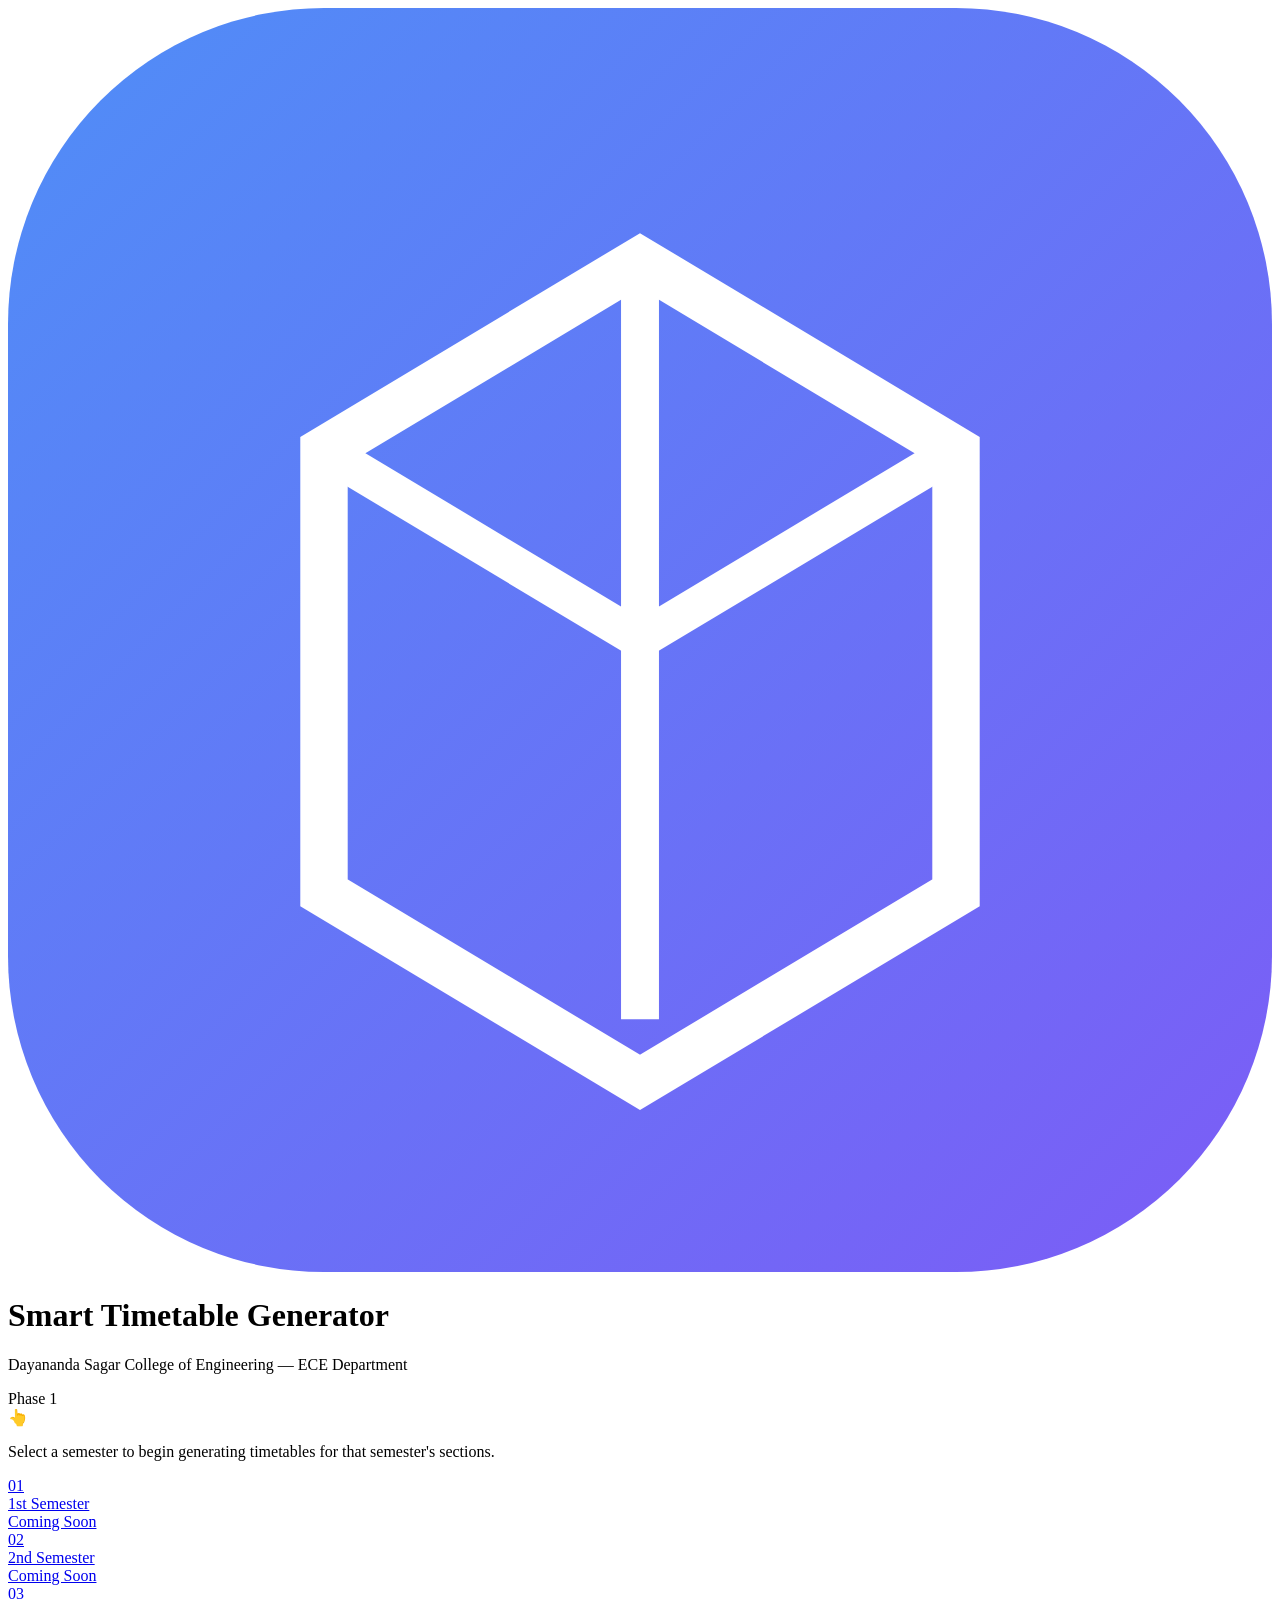
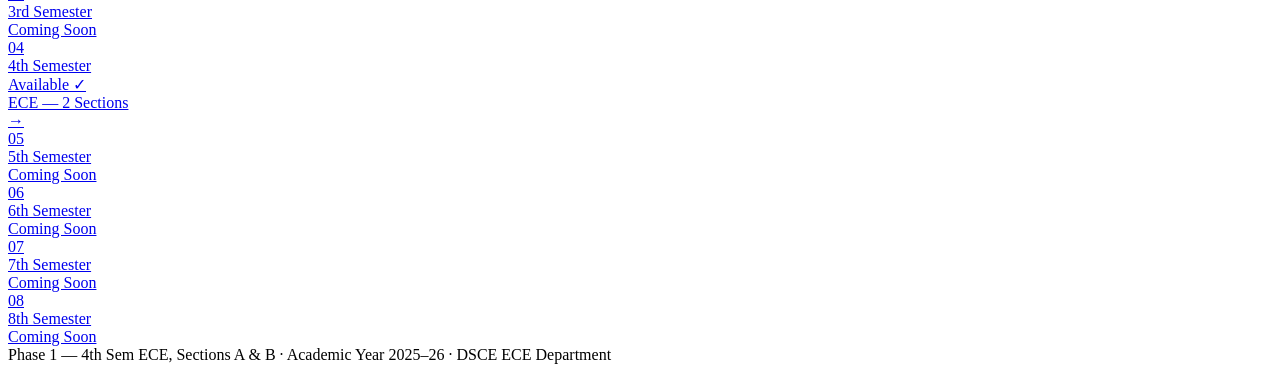
==== timetable_maker/templates/index.html @ 85cff420 "Initial commit — Facial Recognition Attendance + Smart Timetable Generator" ====
<!DOCTYPE html>
<html lang="en">
<head>
<meta charset="UTF-8"/>
<meta name="viewport" content="width=device-width,initial-scale=1"/>
<title>Smart Timetable Generator — DSCE ECE</title>
<meta name="description" content="Automated timetable generation for Dayananda Sagar College of Engineering, ECE Department"/>
<link rel="preconnect" href="https://fonts.googleapis.com"/>
<link href="https://fonts.googleapis.com/css2?family=Inter:wght@300;400;500;600;700;800&family=JetBrains+Mono:wght@400;500&display=swap" rel="stylesheet"/>
<link rel="stylesheet" href="/static/css/style.css"/>
</head>
<body>
<div class="home-bg">
  <div class="home-glow glow-1"></div>
  <div class="home-glow glow-2"></div>
</div>

<div class="home-wrap">
  <!-- Header -->
  <header class="home-header">
    <div class="logo-mark">
      <svg viewBox="0 0 40 40" fill="none">
        <rect width="40" height="40" rx="10" fill="url(#lg)"/>
        <path d="M10 28V14l10-6 10 6v14l-10 6-10-6z" stroke="#fff" stroke-width="1.5" fill="none"/>
        <path d="M20 8v24M10 14l10 6 10-6" stroke="#fff" stroke-width="1.2"/>
        <defs><linearGradient id="lg" x1="0" y1="0" x2="40" y2="40" gradientUnits="userSpaceOnUse">
          <stop stop-color="#4f8ef7"/><stop offset="1" stop-color="#7c5cf6"/>
        </linearGradient></defs>
      </svg>
    </div>
    <div class="header-text">
      <h1 class="site-title">Smart Timetable Generator</h1>
      <p class="site-sub">Dayananda Sagar College of Engineering — ECE Department</p>
    </div>
    <div class="header-badge">Phase 1</div>
  </header>

  <!-- Instruction -->
  <div class="home-instructions">
    <span class="inst-icon">👆</span>
    <p>Select a semester to begin generating timetables for that semester's sections.</p>
  </div>

  <!-- Semester Grid -->
  <div class="sem-grid" id="sem-grid">
    <!-- Sem 1 -->
    <a href="#" class="sem-card disabled" data-sem="1">
      <div class="sem-number">01</div>
      <div class="sem-label">1st Semester</div>
      <div class="sem-badge coming">Coming Soon</div>
    </a>
    <!-- Sem 2 -->
    <a href="#" class="sem-card disabled" data-sem="2">
      <div class="sem-number">02</div>
      <div class="sem-label">2nd Semester</div>
      <div class="sem-badge coming">Coming Soon</div>
    </a>
    <!-- Sem 3 -->
    <a href="#" class="sem-card disabled" data-sem="3">
      <div class="sem-number">03</div>
      <div class="sem-label">3rd Semester</div>
      <div class="sem-badge coming">Coming Soon</div>
    </a>
    <!-- Sem 4 — ACTIVE -->
    <a href="/semester/4" class="sem-card active" data-sem="4" id="sem4-card">
      <div class="sem-glow"></div>
      <div class="sem-number">04</div>
      <div class="sem-label">4th Semester</div>
      <div class="sem-badge live">Available ✓</div>
      <div class="sem-detail">ECE — 2 Sections</div>
      <div class="sem-arrow">→</div>
    </a>
    <!-- Sem 5 -->
    <a href="#" class="sem-card disabled" data-sem="5">
      <div class="sem-number">05</div>
      <div class="sem-label">5th Semester</div>
      <div class="sem-badge coming">Coming Soon</div>
    </a>
    <!-- Sem 6 -->
    <a href="#" class="sem-card disabled" data-sem="6">
      <div class="sem-number">06</div>
      <div class="sem-label">6th Semester</div>
      <div class="sem-badge coming">Coming Soon</div>
    </a>
    <!-- Sem 7 -->
    <a href="#" class="sem-card disabled" data-sem="7">
      <div class="sem-number">07</div>
      <div class="sem-label">7th Semester</div>
      <div class="sem-badge coming">Coming Soon</div>
    </a>
    <!-- Sem 8 -->
    <a href="#" class="sem-card disabled" data-sem="8">
      <div class="sem-number">08</div>
      <div class="sem-label">8th Semester</div>
      <div class="sem-badge coming">Coming Soon</div>
    </a>
  </div>

  <!-- Footer -->
  <footer class="home-footer">
    <span>Phase 1 — 4th Sem ECE, Sections A &amp; B</span>
    <span class="dot">·</span>
    <span>Academic Year 2025–26</span>
    <span class="dot">·</span>
    <span>DSCE ECE Department</span>
  </footer>
</div>

<script>
  // Prevent click on disabled cards
  document.querySelectorAll('.sem-card.disabled').forEach(card => {
    card.addEventListener('click', e => {
      e.preventDefault();
      card.classList.add('shake');
      setTimeout(() => card.classList.remove('shake'), 500);
    });
  });
</script>
</body>
</html>
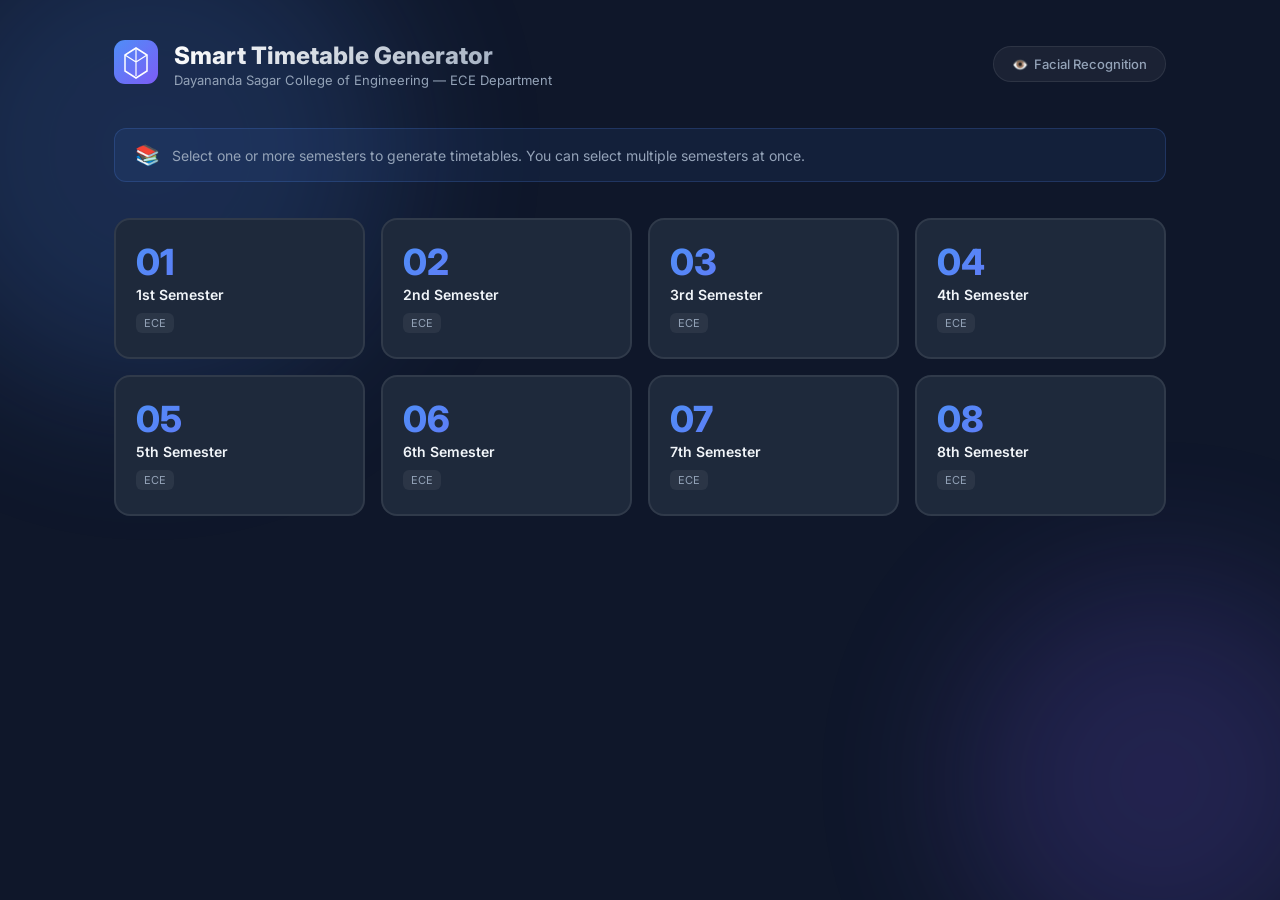
==== commit 8170504f: "feat: major upgrade — ESP32 integration, attendance system, student DB, AI constraints, multi-sem sc" ====
--- a/timetable_maker/templates/index.html
+++ b/timetable_maker/templates/index.html
@@ -4,117 +4,132 @@
 <meta charset="UTF-8"/>
 <meta name="viewport" content="width=device-width,initial-scale=1"/>
 <title>Smart Timetable Generator — DSCE ECE</title>
-<meta name="description" content="Automated timetable generation for Dayananda Sagar College of Engineering, ECE Department"/>
 <link rel="preconnect" href="https://fonts.googleapis.com"/>
-<link href="https://fonts.googleapis.com/css2?family=Inter:wght@300;400;500;600;700;800&family=JetBrains+Mono:wght@400;500&display=swap" rel="stylesheet"/>
+<link href="https://fonts.googleapis.com/css2?family=Inter:wght@300;400;500;600;700;800&display=swap" rel="stylesheet"/>
 <link rel="stylesheet" href="/static/css/style.css"/>
+<style>
+:root{--accent:#4f8ef7;--accent2:#7c5cf6;--green:#22c55e;--bg:#0f172a;--card:#1e293b;--border:rgba(255,255,255,0.08);--text1:#f1f5f9;--text2:#94a3b8}
+*{box-sizing:border-box;margin:0;padding:0}
+body{font-family:'Inter',sans-serif;background:var(--bg);color:var(--text1);min-height:100vh}
+.home-bg{position:fixed;inset:0;z-index:0;overflow:hidden;pointer-events:none}
+.glow{position:absolute;border-radius:50%;filter:blur(80px);opacity:0.18}
+.glow-1{width:500px;height:500px;background:var(--accent);top:-100px;left:-100px}
+.glow-2{width:400px;height:400px;background:var(--accent2);bottom:-80px;right:-80px}
+.wrap{position:relative;z-index:1;max-width:1100px;margin:0 auto;padding:40px 24px 120px}
+
+/* Header */
+.header{display:flex;align-items:center;gap:16px;margin-bottom:40px}
+.logo svg{width:44px;height:44px}
+.site-title{font-size:24px;font-weight:800;background:linear-gradient(135deg,#fff,#94a3b8);-webkit-background-clip:text;-webkit-text-fill-color:transparent}
+.site-sub{font-size:13px;color:var(--text2);margin-top:2px}
+
+/* Cross-nav pill */
+.cross-nav{margin-left:auto}
+.cross-nav a{display:flex;align-items:center;gap:8px;background:rgba(255,255,255,0.05);border:1px solid var(--border);color:var(--text2);text-decoration:none;padding:9px 18px;border-radius:24px;font-size:13px;font-weight:500;transition:all .2s}
+.cross-nav a:hover{background:rgba(255,255,255,0.1);color:var(--text1);border-color:rgba(255,255,255,0.2)}
+
+/* Instruction */
+.inst{display:flex;align-items:center;gap:12px;background:rgba(79,142,247,0.08);border:1px solid rgba(79,142,247,0.2);border-radius:12px;padding:14px 20px;margin-bottom:36px;font-size:14px;color:var(--text2)}
+.inst-icon{font-size:20px}
+
+/* Grid */
+.sem-grid{display:grid;grid-template-columns:repeat(4,1fr);gap:16px;margin-bottom:32px}
+@media(max-width:768px){.sem-grid{grid-template-columns:repeat(2,1fr)}}
+
+/* Cards */
+.sem-card{position:relative;background:var(--card);border:2px solid var(--border);border-radius:16px;padding:24px 20px;cursor:pointer;transition:all .25s;user-select:none;overflow:hidden}
+.sem-card:hover{border-color:rgba(79,142,247,0.4);transform:translateY(-3px);box-shadow:0 8px 30px rgba(0,0,0,0.3)}
+.sem-card.selected{border-color:var(--green);box-shadow:0 0 28px rgba(34,197,94,0.25);background:#0f2a1a}
+.sem-card.selected .check{opacity:1;transform:scale(1)}
+.sem-number{font-size:36px;font-weight:800;background:linear-gradient(135deg,var(--accent),var(--accent2));-webkit-background-clip:text;-webkit-text-fill-color:transparent;line-height:1;margin-bottom:6px}
+.sem-card.selected .sem-number{background:linear-gradient(135deg,var(--green),#16a34a);-webkit-background-clip:text}
+.sem-label{font-size:14px;font-weight:600;color:var(--text1);margin-bottom:8px}
+.sem-tag{font-size:11px;color:var(--text2);background:rgba(255,255,255,0.06);padding:3px 8px;border-radius:6px;display:inline-block}
+.sem-card.selected .sem-tag{background:rgba(34,197,94,0.15);color:var(--green)}
+.check{position:absolute;top:14px;right:14px;width:24px;height:24px;background:var(--green);border-radius:50%;display:flex;align-items:center;justify-content:center;font-size:13px;opacity:0;transform:scale(0.5);transition:all .25s}
+
+/* Continue bar */
+.continue-bar{position:fixed;bottom:0;left:0;right:0;background:rgba(15,23,42,0.97);backdrop-filter:blur(20px);border-top:1px solid var(--border);padding:18px 40px;display:flex;align-items:center;justify-content:space-between;transform:translateY(100%);transition:transform .35s cubic-bezier(.34,1.56,.64,1);z-index:100}
+.continue-bar.show{transform:translateY(0)}
+.sel-info{display:flex;flex-direction:column;gap:2px}
+.sel-label{font-size:13px;color:var(--text2)}
+.sel-detail{font-size:15px;font-weight:600;color:var(--text1)}
+.sel-sems{color:var(--green)}
+.continue-btn{background:linear-gradient(135deg,var(--accent),var(--accent2));color:#fff;border:none;padding:13px 36px;border-radius:12px;font-size:15px;font-weight:700;cursor:pointer;letter-spacing:.3px;transition:opacity .2s}
+.continue-btn:hover{opacity:.85}
+</style>
 </head>
 <body>
-<div class="home-bg">
-  <div class="home-glow glow-1"></div>
-  <div class="home-glow glow-2"></div>
-</div>
+<div class="home-bg"><div class="glow glow-1"></div><div class="glow glow-2"></div></div>
 
-<div class="home-wrap">
-  <!-- Header -->
-  <header class="home-header">
-    <div class="logo-mark">
-      <svg viewBox="0 0 40 40" fill="none">
-        <rect width="40" height="40" rx="10" fill="url(#lg)"/>
-        <path d="M10 28V14l10-6 10 6v14l-10 6-10-6z" stroke="#fff" stroke-width="1.5" fill="none"/>
-        <path d="M20 8v24M10 14l10 6 10-6" stroke="#fff" stroke-width="1.2"/>
-        <defs><linearGradient id="lg" x1="0" y1="0" x2="40" y2="40" gradientUnits="userSpaceOnUse">
+<div class="wrap">
+  <header class="header">
+    <div class="logo">
+      <svg viewBox="0 0 44 44" fill="none">
+        <rect width="44" height="44" rx="11" fill="url(#lg)"/>
+        <path d="M11 31V15l11-7 11 7v16l-11 7-11-7z" stroke="#fff" stroke-width="1.5" fill="none"/>
+        <path d="M22 8v28M11 15l11 7 11-7" stroke="#fff" stroke-width="1.2"/>
+        <defs><linearGradient id="lg" x1="0" y1="0" x2="44" y2="44" gradientUnits="userSpaceOnUse">
           <stop stop-color="#4f8ef7"/><stop offset="1" stop-color="#7c5cf6"/>
         </linearGradient></defs>
       </svg>
     </div>
-    <div class="header-text">
-      <h1 class="site-title">Smart Timetable Generator</h1>
-      <p class="site-sub">Dayananda Sagar College of Engineering — ECE Department</p>
+    <div>
+      <div class="site-title">Smart Timetable Generator</div>
+      <div class="site-sub">Dayananda Sagar College of Engineering — ECE Department</div>
     </div>
-    <div class="header-badge">Phase 1</div>
+    <div class="cross-nav">
+      <a href="http://localhost:5000" target="_blank">👁️ &nbsp;Facial Recognition</a>
+    </div>
   </header>
 
-  <!-- Instruction -->
-  <div class="home-instructions">
-    <span class="inst-icon">👆</span>
-    <p>Select a semester to begin generating timetables for that semester's sections.</p>
+  <div class="inst">
+    <span class="inst-icon">📚</span>
+    <span>Select one or more semesters to generate timetables. You can select multiple semesters at once.</span>
   </div>
 
-  <!-- Semester Grid -->
   <div class="sem-grid" id="sem-grid">
-    <!-- Sem 1 -->
-    <a href="#" class="sem-card disabled" data-sem="1">
-      <div class="sem-number">01</div>
-      <div class="sem-label">1st Semester</div>
-      <div class="sem-badge coming">Coming Soon</div>
-    </a>
-    <!-- Sem 2 -->
-    <a href="#" class="sem-card disabled" data-sem="2">
-      <div class="sem-number">02</div>
-      <div class="sem-label">2nd Semester</div>
-      <div class="sem-badge coming">Coming Soon</div>
-    </a>
-    <!-- Sem 3 -->
-    <a href="#" class="sem-card disabled" data-sem="3">
-      <div class="sem-number">03</div>
-      <div class="sem-label">3rd Semester</div>
-      <div class="sem-badge coming">Coming Soon</div>
-    </a>
-    <!-- Sem 4 — ACTIVE -->
-    <a href="/semester/4" class="sem-card active" data-sem="4" id="sem4-card">
-      <div class="sem-glow"></div>
-      <div class="sem-number">04</div>
-      <div class="sem-label">4th Semester</div>
-      <div class="sem-badge live">Available ✓</div>
-      <div class="sem-detail">ECE — 2 Sections</div>
-      <div class="sem-arrow">→</div>
-    </a>
-    <!-- Sem 5 -->
-    <a href="#" class="sem-card disabled" data-sem="5">
-      <div class="sem-number">05</div>
-      <div class="sem-label">5th Semester</div>
-      <div class="sem-badge coming">Coming Soon</div>
-    </a>
-    <!-- Sem 6 -->
-    <a href="#" class="sem-card disabled" data-sem="6">
-      <div class="sem-number">06</div>
-      <div class="sem-label">6th Semester</div>
-      <div class="sem-badge coming">Coming Soon</div>
-    </a>
-    <!-- Sem 7 -->
-    <a href="#" class="sem-card disabled" data-sem="7">
-      <div class="sem-number">07</div>
-      <div class="sem-label">7th Semester</div>
-      <div class="sem-badge coming">Coming Soon</div>
-    </a>
-    <!-- Sem 8 -->
-    <a href="#" class="sem-card disabled" data-sem="8">
-      <div class="sem-number">08</div>
-      <div class="sem-label">8th Semester</div>
-      <div class="sem-badge coming">Coming Soon</div>
-    </a>
+    <div class="sem-card" data-sem="1" onclick="toggle(this)"><div class="check">✓</div><div class="sem-number">01</div><div class="sem-label">1st Semester</div><div class="sem-tag">ECE</div></div>
+    <div class="sem-card" data-sem="2" onclick="toggle(this)"><div class="check">✓</div><div class="sem-number">02</div><div class="sem-label">2nd Semester</div><div class="sem-tag">ECE</div></div>
+    <div class="sem-card" data-sem="3" onclick="toggle(this)"><div class="check">✓</div><div class="sem-number">03</div><div class="sem-label">3rd Semester</div><div class="sem-tag">ECE</div></div>
+    <div class="sem-card" data-sem="4" onclick="toggle(this)"><div class="check">✓</div><div class="sem-number">04</div><div class="sem-label">4th Semester</div><div class="sem-tag">ECE</div></div>
+    <div class="sem-card" data-sem="5" onclick="toggle(this)"><div class="check">✓</div><div class="sem-number">05</div><div class="sem-label">5th Semester</div><div class="sem-tag">ECE</div></div>
+    <div class="sem-card" data-sem="6" onclick="toggle(this)"><div class="check">✓</div><div class="sem-number">06</div><div class="sem-label">6th Semester</div><div class="sem-tag">ECE</div></div>
+    <div class="sem-card" data-sem="7" onclick="toggle(this)"><div class="check">✓</div><div class="sem-number">07</div><div class="sem-label">7th Semester</div><div class="sem-tag">ECE</div></div>
+    <div class="sem-card" data-sem="8" onclick="toggle(this)"><div class="check">✓</div><div class="sem-number">08</div><div class="sem-label">8th Semester</div><div class="sem-tag">ECE</div></div>
   </div>
-
-  <!-- Footer -->
-  <footer class="home-footer">
-    <span>Phase 1 — 4th Sem ECE, Sections A &amp; B</span>
-    <span class="dot">·</span>
-    <span>Academic Year 2025–26</span>
-    <span class="dot">·</span>
-    <span>DSCE ECE Department</span>
-  </footer>
 </div>
 
+<div class="continue-bar" id="bar">
+  <div class="sel-info">
+    <span class="sel-label">Semesters selected</span>
+    <span class="sel-detail"><span class="sel-sems" id="sel-list">—</span></span>
+  </div>
+  <button class="continue-btn" onclick="proceed()">Continue →</button>
+</div>
+
+<form id="wf" method="POST" action="/wizard/students" style="display:none">
+  <input type="hidden" name="sems" id="sems-val"/>
+</form>
+
 <script>
-  // Prevent click on disabled cards
-  document.querySelectorAll('.sem-card.disabled').forEach(card => {
-    card.addEventListener('click', e => {
-      e.preventDefault();
-      card.classList.add('shake');
-      setTimeout(() => card.classList.remove('shake'), 500);
-    });
-  });
+const sel = new Set();
+const ORD = {1:'1st',2:'2nd',3:'3rd',4:'4th',5:'5th',6:'6th',7:'7th',8:'8th'};
+function toggle(card){
+  const s = +card.dataset.sem;
+  sel.has(s) ? (sel.delete(s), card.classList.remove('selected')) : (sel.add(s), card.classList.add('selected'));
+  update();
+}
+function update(){
+  const arr = [...sel].sort((a,b)=>a-b);
+  document.getElementById('sel-list').textContent = arr.length ? arr.map(s=>ORD[s]+' Sem').join(', ') : '—';
+  document.getElementById('bar').classList.toggle('show', arr.length > 0);
+}
+function proceed(){
+  if(!sel.size) return;
+  document.getElementById('sems-val').value = [...sel].sort((a,b)=>a-b).join(',');
+  document.getElementById('wf').submit();
+}
 </script>
 </body>
 </html>
